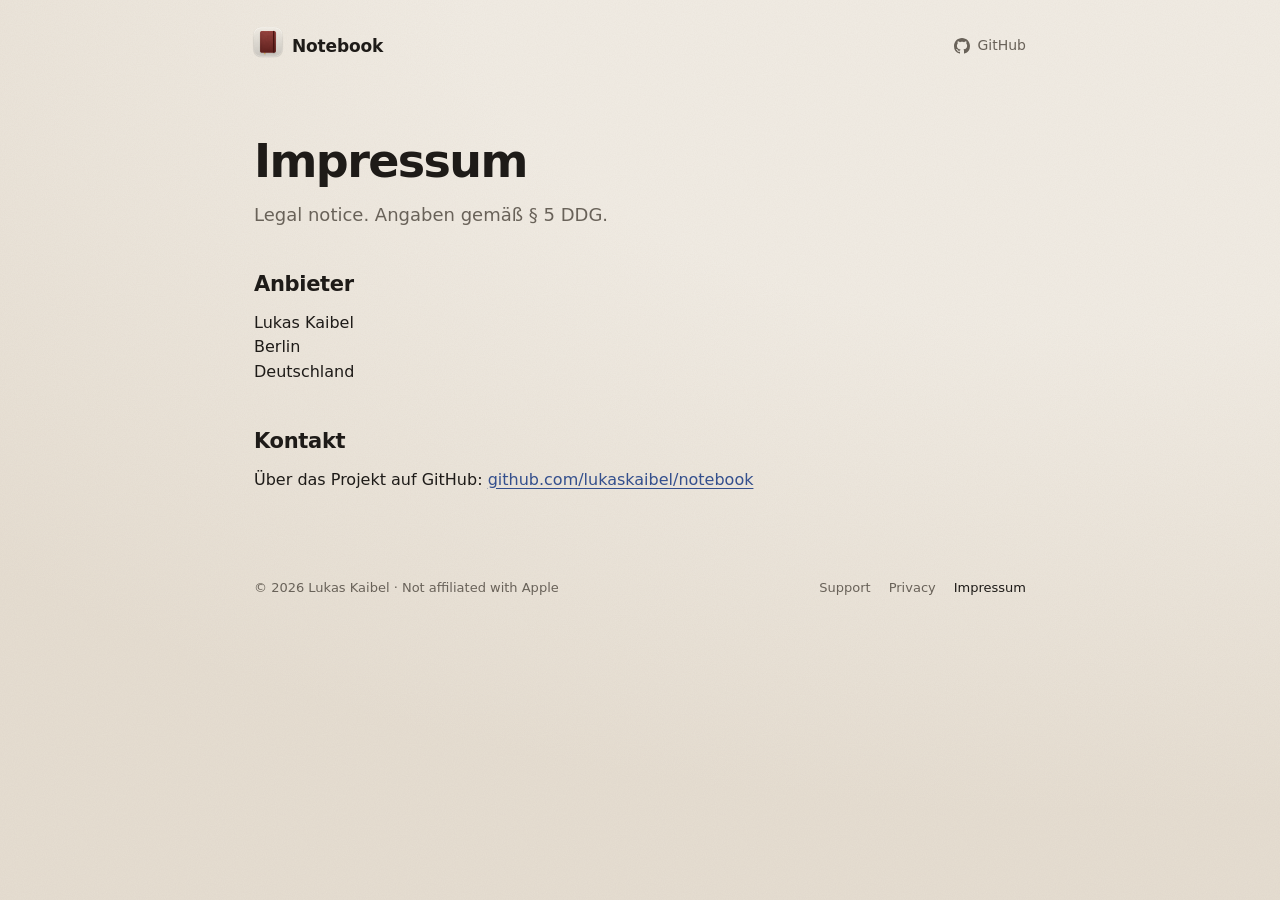
==== Website/impressum/index.html @ d15bc16d "A website for Notebook A one-page site on GitHub Pages, like Issues' but in Notebook's own look: the" ====
<!doctype html>
<html lang="en">
<head>
  <meta charset="utf-8">
  <meta name="viewport" content="width=device-width, initial-scale=1, viewport-fit=cover">
  <title>Impressum · Notebook</title>
  <meta name="description" content="Impressum / legal notice for Notebook's website.">
  <meta name="theme-color" content="#F1ECE4" media="(prefers-color-scheme: light)">
  <meta name="theme-color" content="#191715" media="(prefers-color-scheme: dark)">
  <link rel="icon" href="../images/favicon-light.png" media="(prefers-color-scheme: light)">
  <link rel="icon" href="../images/favicon-dark.png" media="(prefers-color-scheme: dark)">
  <link rel="apple-touch-icon" href="../images/apple-touch-icon.png">
  <link rel="stylesheet" href="../style.css">
</head>
<body>
  <header class="top">
    <a class="brand" href="../">
      <picture>
        <source srcset="../images/icon-dark.png" media="(prefers-color-scheme: dark)">
        <img src="../images/icon-light.png" width="36" height="36" alt="">
      </picture>
      Notebook
    </a>
    <a class="link" href="https://github.com/lukaskaibel/notebook">
      <svg viewBox="0 0 16 16" aria-hidden="true"><path d="M8 0c4.42 0 8 3.58 8 8a8.013 8.013 0 0 1-5.45 7.59c-.4.08-.55-.17-.55-.38 0-.27.01-1.13.01-2.2 0-.75-.25-1.23-.54-1.48 1.78-.2 3.65-.88 3.65-3.95 0-.88-.31-1.59-.82-2.15.08-.2.36-1.02-.08-2.12 0 0-.67-.22-2.2.82-.64-.18-1.32-.27-2-.27-.68 0-1.36.09-2 .27-1.53-1.03-2.2-.82-2.2-.82-.44 1.1-.16 1.92-.08 2.12-.51.56-.82 1.28-.82 2.15 0 3.06 1.86 3.75 3.64 3.95-.23.2-.44.55-.51 1.07-.46.21-1.61.55-2.33-.66-.15-.24-.6-.83-1.23-.82-.67.01-.27.38.01.53.34.19.73.9.82 1.13.16.45.68 1.31 2.69.94 0 .67.01 1.3.01 1.49 0 .21-.15.45-.55.38A7.995 7.995 0 0 1 0 8c0-4.42 3.58-8 8-8Z"/></svg>
      GitHub
    </a>
  </header>

  <main class="doc" lang="de">
    <h1>Impressum</h1>
    <p class="intro"><span lang="en">Legal notice.</span> Angaben gemäß § 5 DDG.</p>

    <h2>Anbieter</h2>
    <address>
      Lukas Kaibel<br>
      Berlin<br>
      Deutschland
    </address>

    <h2>Kontakt</h2>
    <p>Über das Projekt auf GitHub: <a href="https://github.com/lukaskaibel/notebook/issues">github.com/lukaskaibel/notebook</a></p>
  </main>

  <footer class="footer">
    <span>© 2026 Lukas Kaibel · Not affiliated with Apple</span>
    <nav aria-label="Support and legal">
      <a href="../support/">Support</a>
      <a href="../privacy/">Privacy</a>
      <a href="../impressum/" aria-current="page">Impressum</a>
    </nav>
  </footer>
</body>
</html>
---- Website/style.css ----
/* Notebook's website. The page is a sheet of the notebook on its icon: warm stone paper, ink-blue links and buttons,
   and the gold bookmark ribbon hanging from the top. Everything comes with the page; nothing loads from elsewhere. */

:root {
  --paper: #F1ECE4;
  --paper-deep: #E6DED2;
  --card: #FBF9F5;
  --text: #1E1B18;
  --text-2: #6A635A;
  --line: rgba(30, 27, 24, 0.12);
  --ink: #34508F;
  --on-ink: #FFFFFF;
  --shadow: rgba(70, 48, 26, 0.24);
  --grain-opacity: 0.38;
  --font: -apple-system, BlinkMacSystemFont, "SF Pro Text", "Helvetica Neue", system-ui, sans-serif;
  --font-display: -apple-system, BlinkMacSystemFont, "SF Pro Display", "Helvetica Neue", system-ui, sans-serif;
  --font-mono: ui-monospace, "SF Mono", SFMono-Regular, Menlo, monospace;
  --gutter: max(24px, env(safe-area-inset-left, 0px));
  color-scheme: light dark;
}

@media (prefers-color-scheme: dark) {
  :root {
    --paper: #1A1816;
    --paper-deep: #121110;
    --card: #242120;
    --text: #EDE8E1;
    --text-2: #A39B90;
    --line: rgba(255, 248, 238, 0.11);
    --ink: #93ABE3;
    --on-ink: #10141E;
    --shadow: rgba(0, 0, 0, 0.55);
    --grain-opacity: 0.22;
  }
}

*, *::before, *::after { box-sizing: border-box; }

html { -webkit-text-size-adjust: 100%; }

body {
  margin: 0;
  min-height: 100vh;
  min-height: 100dvh;
  color: var(--text);
  font: 16px/1.55 var(--font);
  -webkit-font-smoothing: antialiased;
  background:
    radial-gradient(120% 90% at 85% 0%, transparent 40%, var(--paper-deep) 100%),
    var(--paper);
  position: relative;
}

/* Paper grain, drawn by an SVG filter: no picture to load. */
body::before {
  content: "";
  position: fixed;
  inset: 0;
  pointer-events: none;
  opacity: var(--grain-opacity);
  mix-blend-mode: multiply;
  background-image: url("data:image/svg+xml,%3Csvg xmlns='http://www.w3.org/2000/svg' width='220' height='220'%3E%3Cfilter id='n'%3E%3CfeTurbulence type='fractalNoise' baseFrequency='0.9' numOctaves='2' stitchTiles='stitch'/%3E%3CfeColorMatrix values='0 0 0 0 0.35 0 0 0 0 0.3 0 0 0 0 0.24 0 0 0 0.16 0'/%3E%3C/filter%3E%3Crect width='100%25' height='100%25' filter='url(%23n)'/%3E%3C/svg%3E");
}

@media (prefers-color-scheme: dark) {
  body::before { mix-blend-mode: screen; }
}

a { color: var(--ink); text-underline-offset: 0.18em; }
a:focus-visible, button:focus-visible { outline: 2px solid var(--ink); outline-offset: 3px; border-radius: 6px; }

svg { width: 1em; height: 1em; flex: none; }

/* ---------- Home ---------- */

body.home {
  display: grid;
  grid-template-rows: 1fr auto;
  overflow-x: hidden;
}

/* The ribbon: satin gold, with the notch of the one on the icon. It unrolls once when the page opens. */
.ribbon {
  position: absolute;
  top: 0;
  left: max(28px, calc(50% - 660px));
  width: 26px;
  height: clamp(130px, 24vh, 250px);
  z-index: 2;
  filter: drop-shadow(0 6px 6px rgba(90, 58, 12, 0.22));
  pointer-events: none;
}
.ribbon::before {
  content: "";
  position: absolute;
  inset: 0;
  background: linear-gradient(90deg, #C3841E 0%, #E7B455 30%, #F7D683 52%, #E2AA45 74%, #C07F1A 100%);
  clip-path: polygon(0 0, 100% 0, 100% 100%, 50% calc(100% - 13px), 0 100%);
  transform-origin: top;
}

@media (prefers-reduced-motion: no-preference) {
  .ribbon::before { animation: unroll 0.95s cubic-bezier(0.2, 0.85, 0.25, 1) 0.15s both; }
  @keyframes unroll { from { transform: scaleY(0); } to { transform: scaleY(1); } }
}

.hero {
  width: 100%;
  max-width: 1340px;
  margin: 0 auto;
  padding: clamp(64px, 11vh, 120px) var(--gutter) clamp(32px, 5vh, 56px) calc(var(--gutter) + 52px);
  display: grid;
  grid-template-columns: minmax(300px, 410px) minmax(0, 1fr);
  gap: clamp(36px, 5vw, 80px);
  align-items: center;
}

.copy { position: relative; z-index: 1; min-width: 0; }

.app-icon {
  display: block;
  width: 132px;
  height: 132px;
  margin: 0 0 6px -14px;
}

h1, h2, h3 { font-family: var(--font-display); text-wrap: balance; }

.home h1 {
  margin: 0;
  font-size: clamp(50px, 6.2vw, 78px);
  line-height: 1;
  font-weight: 800;
  letter-spacing: -0.04em;
}

.lead {
  margin: 18px 0 0;
  font-size: clamp(20px, 2vw, 24px);
  line-height: 1.3;
  font-weight: 650;
  letter-spacing: -0.015em;
  text-wrap: balance;
}
.lead span { color: var(--text-2); }

.sub {
  margin: 14px 0 0;
  max-width: 38ch;
  color: var(--text-2);
  font-size: 16px;
}

.actions {
  display: flex;
  flex-wrap: wrap;
  align-items: center;
  gap: 12px;
  margin-top: 30px;
}

.button {
  display: inline-flex;
  align-items: center;
  gap: 9px;
  padding: 12px 20px;
  border-radius: 999px;
  font-size: 15px;
  font-weight: 600;
  text-decoration: none;
}
.button svg { font-size: 18px; fill: currentColor; }
.button.primary { background: var(--ink); color: var(--on-ink); box-shadow: 0 8px 20px -10px var(--ink); }
.button.primary:hover { filter: brightness(1.08); }

.soon {
  display: inline-flex;
  align-items: center;
  gap: 8px;
  padding: 11px 16px;
  border-radius: 999px;
  border: 1px solid var(--line);
  color: var(--text-2);
  font-size: 14px;
  font-weight: 500;
}
.soon svg { font-size: 15px; fill: none; stroke: currentColor; stroke-width: 1.4; stroke-linecap: round; }

.facts {
  display: flex;
  flex-wrap: wrap;
  gap: 8px 20px;
  margin: 26px 0 0;
  padding: 0;
  list-style: none;
  color: var(--text-2);
  font-size: 14px;
}
.facts li { display: inline-flex; align-items: center; gap: 7px; }
.facts svg { color: var(--ink); fill: none; stroke: currentColor; stroke-width: 1.4; stroke-linecap: round; stroke-linejoin: round; }

/* The app, and the same note as its file. */
.stage { margin: 0; min-width: 0; }

.window-frame { position: relative; }

.shot {
  display: block;
  width: 100%;
  height: auto;
  border-radius: 18px;
  box-shadow: 0 34px 70px -28px var(--shadow), 0 0 0 1px var(--line);
  transition: filter 0.4s ease;
}

.file {
  position: absolute;
  right: 5%;
  bottom: 5%;
  width: min(64%, 600px);
  max-height: 88%;
  overflow: hidden;
  background: var(--card);
  border-radius: 12px;
  box-shadow: 0 28px 60px -16px rgba(0, 0, 0, 0.42), 0 0 0 0.5px rgba(0, 0, 0, 0.25);
  opacity: 0;
  transform: translateY(26px) scale(0.98);
  pointer-events: none;
  transition: opacity 0.3s ease, transform 0.45s cubic-bezier(0.2, 0.85, 0.25, 1);
}

.stage[data-view="file"] .file { opacity: 1; transform: none; pointer-events: auto; }
.stage[data-view="file"] .shot { filter: saturate(0.85) brightness(0.96); }

@media (prefers-reduced-motion: reduce) {
  .file, .shot { transition: none; }
}

.file-bar {
  display: flex;
  align-items: center;
  gap: 7px;
  height: 36px;
  padding: 0 14px;
  border-bottom: 1px solid var(--line);
  font-size: 12.5px;
}
.file-bar i { width: 11px; height: 11px; border-radius: 50%; background: #FF5F57; flex: none; }
.file-bar i:nth-child(2) { background: #FEBC2E; }
.file-bar i:nth-child(3) { background: #28C840; }
.file-bar b { margin-left: 8px; font-weight: 600; }
.file-bar span { margin-left: auto; color: var(--text-2); white-space: nowrap; overflow: hidden; text-overflow: ellipsis; }

.file-text {
  margin: 0;
  padding: 16px 18px 20px;
  font: clamp(10.5px, 0.85vw, 12.5px)/1.6 var(--font-mono);
  white-space: pre-wrap;
  overflow-wrap: anywhere;
  color: var(--text);
}
.file-text s { text-decoration: none; color: var(--text-2); opacity: 0.85; }
.file-text b { font-weight: 700; }

figcaption {
  display: flex;
  flex-wrap: wrap;
  align-items: center;
  gap: 10px 16px;
  margin-top: 20px;
}

.switch {
  display: inline-flex;
  gap: 2px;
  padding: 3px;
  border-radius: 10px;
  background: color-mix(in srgb, var(--text) 8%, transparent);
}
.switch button {
  font: 500 13px/1 var(--font);
  color: var(--text-2);
  background: transparent;
  border: 0;
  border-radius: 7px;
  padding: 8px 14px;
  cursor: pointer;
}
.switch button[aria-pressed="true"] { background: var(--card); color: var(--text); box-shadow: 0 1px 2px rgba(0, 0, 0, 0.16); }
@media (prefers-reduced-motion: no-preference) { .switch button { transition: background 0.15s, color 0.15s; } }

.caption { color: var(--text-2); font-size: 13px; }

/* ---------- Footer ---------- */

.footer {
  display: flex;
  flex-wrap: wrap;
  align-items: center;
  justify-content: space-between;
  gap: 10px 24px;
  width: 100%;
  max-width: 1340px;
  margin: 0 auto;
  padding: 18px var(--gutter) max(22px, env(safe-area-inset-bottom, 0px));
  color: var(--text-2);
  font-size: 13px;
}
.footer nav { display: flex; flex-wrap: wrap; gap: 18px; }
.footer a { color: var(--text-2); text-decoration: none; }
.footer a:hover, .footer a[aria-current="page"] { color: var(--text); }

/* ---------- Narrow windows and phones ---------- */

@media (max-width: 960px) {
  .hero {
    grid-template-columns: minmax(0, 1fr);
    padding-top: clamp(72px, 12vh, 110px);
    padding-left: calc(var(--gutter) + 40px);
    gap: 44px;
  }
  .ribbon { left: max(20px, env(safe-area-inset-left, 0px)); width: 22px; height: 150px; }
  .stage { margin-left: -40px; }
  .file { width: 74%; right: 4%; }
}

@media (max-width: 560px) {
  .hero { padding-left: calc(var(--gutter) + 26px); padding-right: var(--gutter); }
  .stage { margin-left: -26px; }
  .ribbon { width: 18px; height: 118px; left: 16px; }
  .app-icon { width: 108px; height: 108px; margin-left: -11px; }
  .shot { border-radius: 12px; }
  .file { width: 92%; right: 4%; bottom: 4%; max-height: 92%; }
  .file-bar span { display: none; }
  .file-text { font-size: 10.5px; padding: 12px 13px 14px; }
}

/* ---------- Support, privacy and the legal notice ---------- */

.top {
  display: flex;
  align-items: center;
  justify-content: space-between;
  gap: 16px;
  width: 100%;
  max-width: 820px;
  margin: 0 auto;
  padding: 26px var(--gutter) 0;
}
.brand {
  display: inline-flex;
  align-items: center;
  gap: 8px;
  color: var(--text);
  font-weight: 700;
  font-size: 17px;
  text-decoration: none;
  letter-spacing: -0.01em;
}
.brand img { width: 36px; height: 36px; margin: -2px -2px -2px -4px; }
.top .link { display: inline-flex; align-items: center; gap: 7px; color: var(--text-2); text-decoration: none; font-size: 14px; }
.top .link svg { fill: currentColor; font-size: 16px; }
.top .link:hover { color: var(--text); }

.doc {
  width: 100%;
  max-width: 820px;
  margin: 0 auto;
  padding: clamp(40px, 8vh, 72px) var(--gutter) 56px;
}
.doc h1 { margin: 0; font-size: clamp(36px, 5vw, 46px); line-height: 1.08; font-weight: 800; letter-spacing: -0.035em; }
.doc h2 { margin: 40px 0 10px; font-size: 21px; letter-spacing: -0.015em; }
.doc p, .doc li { max-width: 68ch; }
.doc p { margin: 0 0 12px; }
.doc ul { padding-left: 20px; margin: 0 0 12px; }
.doc li { margin-bottom: 6px; }
.doc .intro { margin-top: 14px; color: var(--text-2); font-size: 18px; line-height: 1.5; }
.doc .updated { color: var(--text-2); font-size: 14px; }
.doc address { font-style: normal; margin-bottom: 12px; }
.doc code { font: 0.9em var(--font-mono); padding: 1px 5px; border-radius: 5px; background: color-mix(in srgb, var(--text) 7%, transparent); }

.cards {
  display: grid;
  grid-template-columns: repeat(auto-fit, minmax(200px, 1fr));
  gap: 14px;
  margin: 30px 0 8px;
}
.card {
  display: grid;
  gap: 4px;
  align-content: start;
  padding: 18px 18px 16px;
  border-radius: 14px;
  background: var(--card);
  border: 1px solid var(--line);
  color: var(--text);
  text-decoration: none;
}
.card:hover { border-color: color-mix(in srgb, var(--ink) 55%, transparent); }
.card svg { font-size: 24px; margin-bottom: 8px; color: var(--ink); fill: none; stroke: currentColor; stroke-width: 1.6; stroke-linecap: round; stroke-linejoin: round; }
.card svg.filled { fill: currentColor; stroke: none; }
.card b { font-size: 16px; }
.card span { color: var(--text-2); font-size: 14px; line-height: 1.45; }

.faq { display: grid; gap: 10px; margin-top: 16px; }
.faq details {
  border-radius: 12px;
  background: var(--card);
  border: 1px solid var(--line);
  padding: 0 18px;
}
.faq summary {
  cursor: pointer;
  padding: 15px 0;
  font-weight: 600;
  list-style: none;
  display: flex;
  justify-content: space-between;
  gap: 16px;
}
.faq summary::-webkit-details-marker { display: none; }
.faq summary::after { content: "+"; color: var(--text-2); font-weight: 400; font-size: 20px; line-height: 1; }
.faq details[open] summary::after { content: "−"; }
.faq details p { color: var(--text-2); margin: -4px 0 16px; }

.doc + .footer { max-width: 820px; }
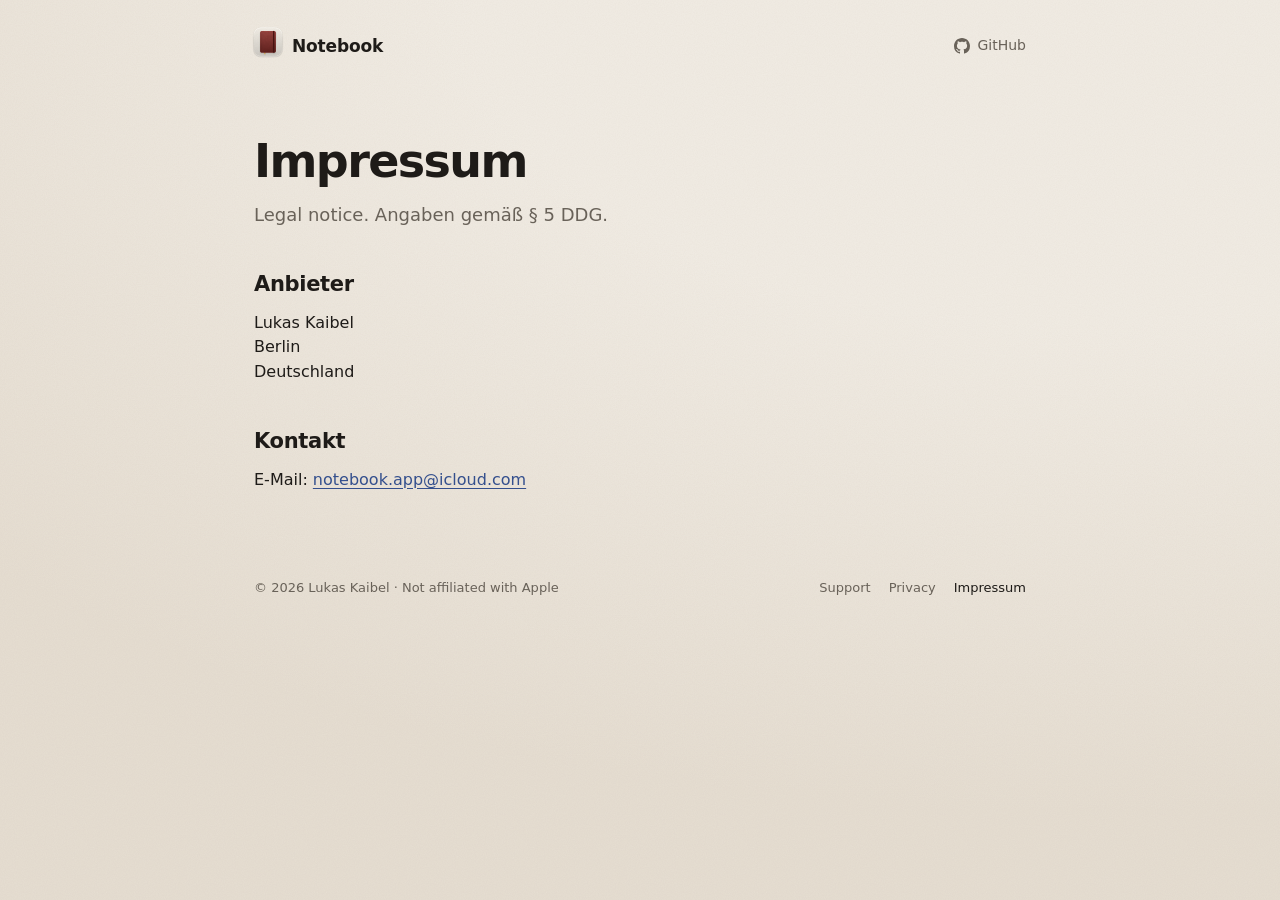
==== commit f313e9ee: "Notebook's contact address on the website: notebook.app@icloud.com Support gets an Email card first," ====
--- a/Website/impressum/index.html
+++ b/Website/impressum/index.html
@@ -39,7 +39,7 @@
     </address>
 
     <h2>Kontakt</h2>
-    <p>Über das Projekt auf GitHub: <a href="https://github.com/lukaskaibel/notebook/issues">github.com/lukaskaibel/notebook</a></p>
+    <p>E-Mail: <a href="mailto:notebook.app@icloud.com">notebook.app@icloud.com</a></p>
   </main>
 
   <footer class="footer">
